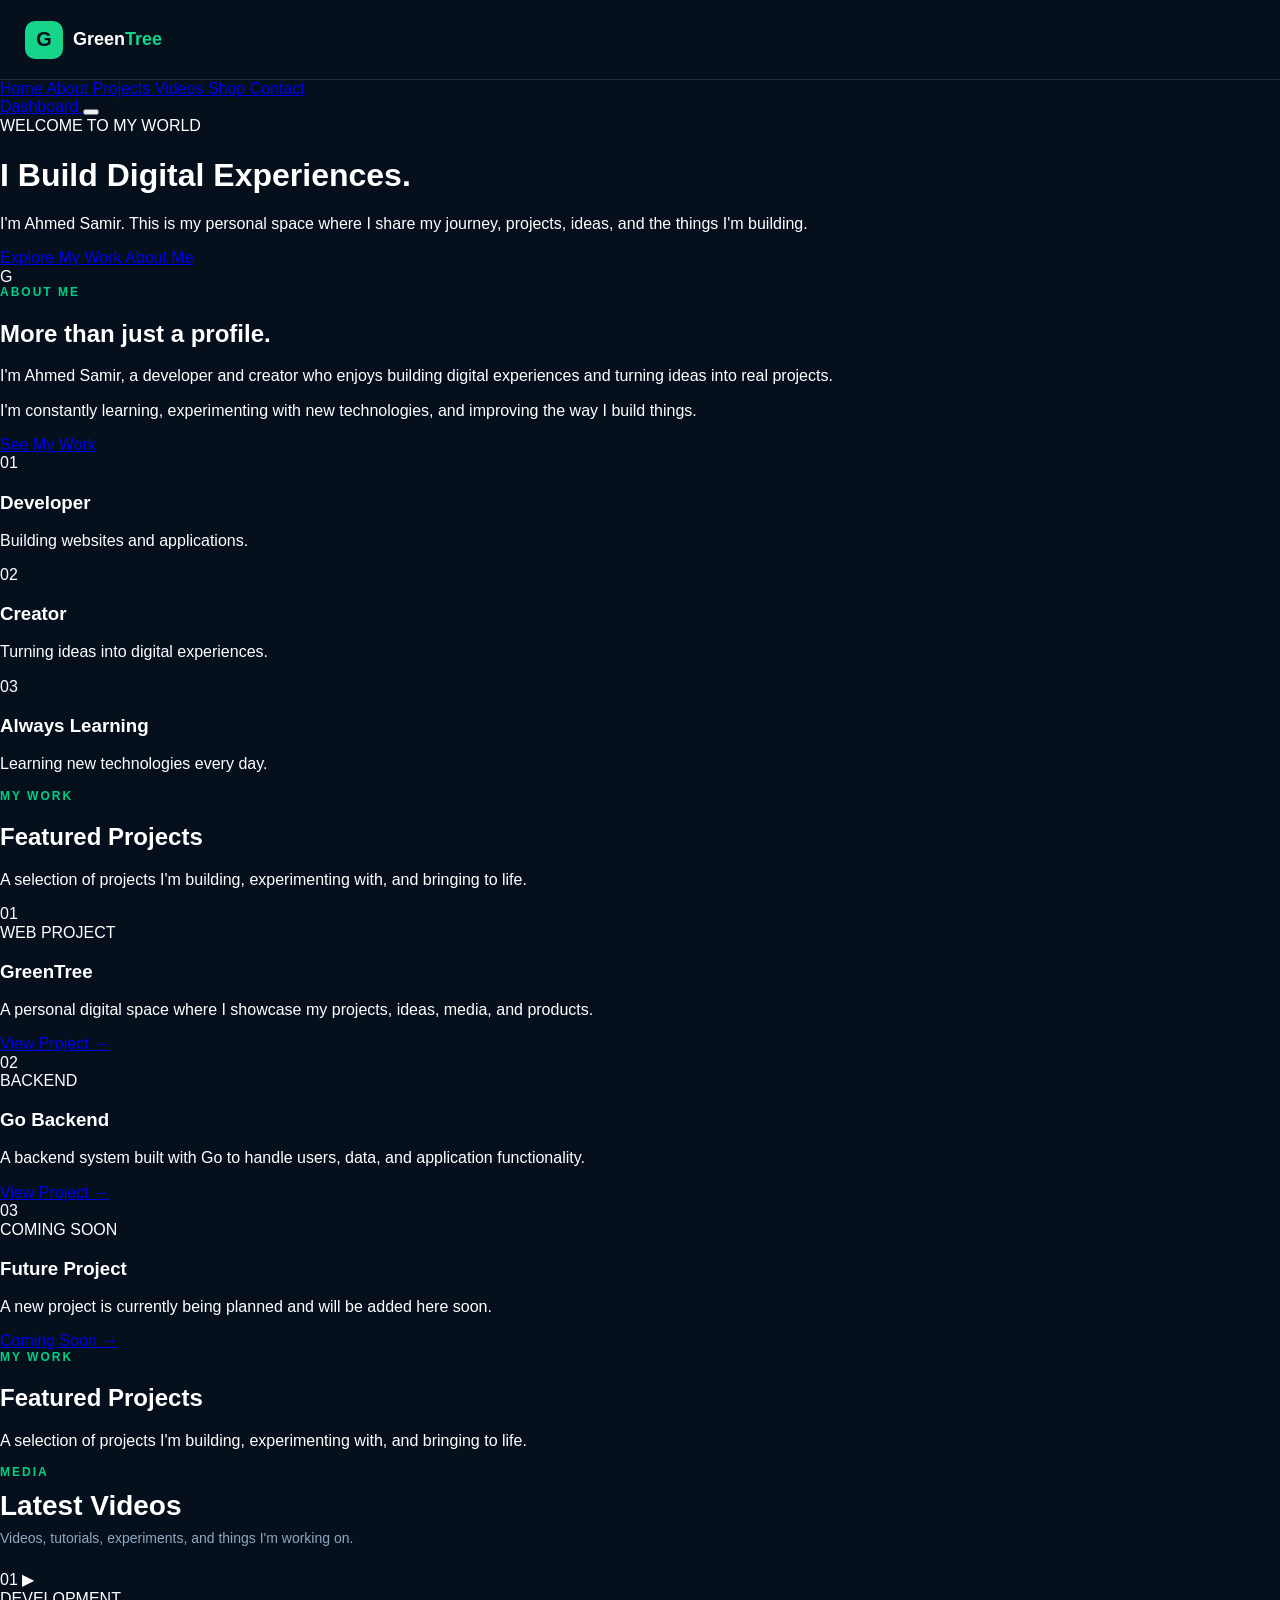
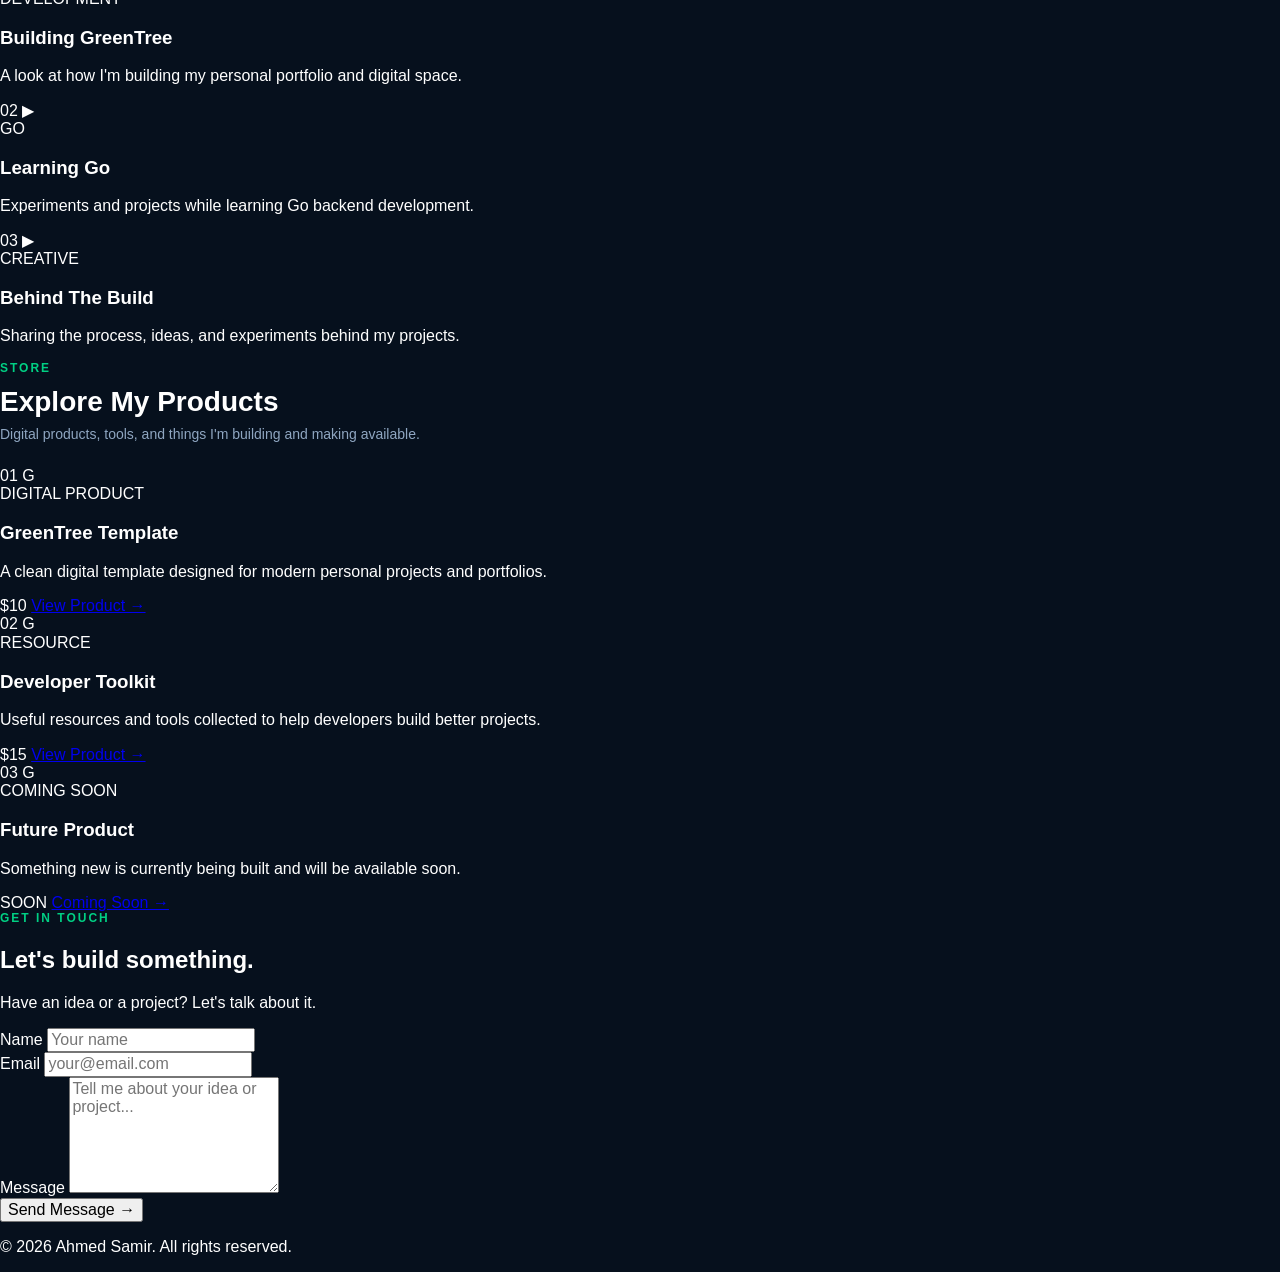
==== frontend/index.html @ 6776292d "Update GreenTree dashboard and backend" ====
<!DOCTYPE html>
<html lang="en">

<head>

    <meta charset="UTF-8">

    <meta
        name="viewport"
        content="width=device-width, initial-scale=1.0"
    >

    <title>Ahmed Samir | Portfolio</title>

    <link rel="stylesheet" href="css/normalize.css">
    <link rel="stylesheet" href="css/home.css">

</head>


<body>

    <!-- ================= NAVBAR ================= -->

    <header class="navbar">

        <div class="container navbar-content">

            <!-- Logo -->

            <a href="#home" class="logo">

                <span class="logo-mark">
                    G
                </span>

                <span class="logo-text">
                    Green<span>Tree</span>
                </span>

            </a>


            <!-- Navigation -->

            <nav class="nav-links">

                <a href="#home" class="active">
                    Home
                </a>

                <a href="#about">
                    About
                </a>

                <a href="#projects">
                    Projects
                </a>

                <a href="#videos">
                    Videos
                </a>

                <a href="#shop">
                    Shop
                </a>

                <a href="#contact">
                    Contact
                </a>

            </nav>


            <!-- Actions -->

            <div class="nav-actions">

                <a
                    href="dashboard/profile.html"
                    class="login-btn"
                >
                    Dashboard
                </a>


                <button
                    class="menu-btn"
                    id="menuBtn"
                    aria-label="Open menu"
                >

                    <span></span>
                    <span></span>
                    <span></span>

                </button>

            </div>

        </div>

    </header>



    <!-- ================= MAIN ================= -->

    <main>


        <!-- ================= HERO ================= -->

        <section class="hero" id="home">

            <div class="container hero-content">


                <!-- Hero Text -->

                <div class="hero-text">

                    <span class="hero-badge">
                        WELCOME TO MY WORLD
                    </span>


                    <h1>

                        I Build

                        <span>
                            Digital Experiences.
                        </span>

                    </h1>


                    <p>

                        I'm Ahmed Samir. This is my personal space where
                        I share my journey, projects, ideas, and the things
                        I'm building.

                    </p>


                    <!-- Hero Buttons -->

                    <div class="hero-buttons">

                        <a
                            href="#projects"
                            class="btn btn-primary"
                        >
                            Explore My Work
                        </a>


                        <a
                            href="#about"
                            class="btn btn-secondary"
                        >
                            About Me
                        </a>

                    </div>

                </div>



                <!-- Hero Visual -->

                <div class="hero-visual">

                    <div class="hero-card">

                        <div class="hero-logo">
                            G
                        </div>

                    </div>

                </div>


            </div>

        </section>



        <!-- ================= ABOUT ================= -->

        <section class="about" id="about">

            <div class="container about-content">


                <!-- About Text -->

                <div class="about-text">

                    <span class="section-label">
                        ABOUT ME
                    </span>


                    <h2>
                        More than just a profile.
                    </h2>


                    <p>

                        I'm Ahmed Samir, a developer and creator who enjoys
                        building digital experiences and turning ideas into
                        real projects.

                    </p>


                    <p>

                        I'm constantly learning, experimenting with new
                        technologies, and improving the way I build things.

                    </p>


                    <a
                        href="#projects"
                        class="btn btn-primary"
                    >
                        See My Work
                    </a>

                </div>



                <!-- About Info -->

                <div class="about-info">


                    <!-- Developer -->

                    <div class="info-card">

                        <span class="info-number">
                            01
                        </span>


                        <div>

                            <h3>
                                Developer
                            </h3>

                            <p>
                                Building websites and applications.
                            </p>

                        </div>

                    </div>



                    <!-- Creator -->

                    <div class="info-card">

                        <span class="info-number">
                            02
                        </span>


                        <div>

                            <h3>
                                Creator
                            </h3>

                            <p>
                                Turning ideas into digital experiences.
                            </p>

                        </div>

                    </div>



                    <!-- Learning -->

                    <div class="info-card">

                        <span class="info-number">
                            03
                        </span>


                        <div>

                            <h3>
                                Always Learning
                            </h3>

                            <p>
                                Learning new technologies every day.
                            </p>

                        </div>

                    </div>


                </div>

            </div>

        </section>

        <!-- ================= PROJECTS ================= -->

<section class="projects" id="projects">

    <div class="container">

        <span class="section-label">
            MY WORK
        </span>

        <h2>
            Featured Projects
        </h2>

        <p class="section-description">
            A selection of projects I'm building, experimenting with,
            and bringing to life.
        </p>

        <div class="projects-grid">

            <!-- Project 01 -->
            <article class="project-card">

                <div class="project-image">
                    <span>01</span>
                </div>

                <div class="project-content">

                    <span class="project-type">
                        WEB PROJECT
                    </span>

                    <h3>
                        GreenTree
                    </h3>

                    <p>
                        A personal digital space where I showcase
                        my projects, ideas, media, and products.
                    </p>

                    <a href="#" class="project-link">
                        View Project →
                    </a>

                </div>

            </article>


            <!-- Project 02 -->
            <article class="project-card">

                <div class="project-image">
                    <span>02</span>
                </div>

                <div class="project-content">

                    <span class="project-type">
                        BACKEND
                    </span>

                    <h3>
                        Go Backend
                    </h3>

                    <p>
                        A backend system built with Go to handle
                        users, data, and application functionality.
                    </p>

                    <a href="#" class="project-link">
                        View Project →
                    </a>

                </div>

            </article>


            <!-- Project 03 -->
            <article class="project-card">

                <div class="project-image">
                    <span>03</span>
                </div>

                <div class="project-content">

                    <span class="project-type">
                        COMING SOON
                    </span>

                    <h3>
                        Future Project
                    </h3>

                    <p>
                        A new project is currently being planned
                        and will be added here soon.
                    </p>

                    <a href="#" class="project-link">
                        Coming Soon →
                    </a>

                </div>

            </article>

        </div>

    </div>

</section>



        <!-- ================= PROJECTS ================= -->

        <section
            class="projects"
            id="projects"
        >

            <div class="container">

                <span class="section-label">
                    MY WORK
                </span>


                <h2>
                    Featured Projects
                </h2>


                <p class="section-description">

                    A selection of projects I'm building,
                    experimenting with, and bringing to life.

                </p>


            </div>

        </section>



        <!-- ================= VIDEOS ================= -->

       <!-- ================= VIDEOS ================= -->

<section class="videos" id="videos">

    <div class="container">

        <div class="section-heading">

            <span class="section-label">
                MEDIA
            </span>

            <h2>
                Latest Videos
            </h2>

            <p class="section-description">
                Videos, tutorials, experiments, and things I'm
                working on.
            </p>

        </div>


        <!-- Videos Grid -->

        <div class="videos-grid">

            <!-- Video 01 -->

            <article class="video-card">

                <div class="video-thumbnail">

                    <span class="video-number">
                        01
                    </span>

                    <span class="play-button">
                        ▶
                    </span>

                </div>

                <div class="video-content">

                    <span class="video-type">
                        DEVELOPMENT
                    </span>

                    <h3>
                        Building GreenTree
                    </h3>

                    <p>
                        A look at how I'm building my personal
                        portfolio and digital space.
                    </p>

                </div>

            </article>


            <!-- Video 02 -->

            <article class="video-card">

                <div class="video-thumbnail">

                    <span class="video-number">
                        02
                    </span>

                    <span class="play-button">
                        ▶
                    </span>

                </div>

                <div class="video-content">

                    <span class="video-type">
                        GO
                    </span>

                    <h3>
                        Learning Go
                    </h3>

                    <p>
                        Experiments and projects while learning
                        Go backend development.
                    </p>

                </div>

            </article>


            <!-- Video 03 -->

            <article class="video-card">

                <div class="video-thumbnail">

                    <span class="video-number">
                        03
                    </span>

                    <span class="play-button">
                        ▶
                    </span>

                </div>

                <div class="video-content">

                    <span class="video-type">
                        CREATIVE
                    </span>

                    <h3>
                        Behind The Build
                    </h3>

                    <p>
                        Sharing the process, ideas, and experiments
                        behind my projects.
                    </p>

                </div>

            </article>

        </div>

    </div>

</section>



        <!-- ================= SHOP ================= -->

        <!-- ================= SHOP ================= -->

<!-- ================= SHOP ================= -->

<section class="shop" id="shop">

    <div class="container">

        <div class="section-heading">

            <span class="section-label">
                STORE
            </span>

            <h2>
                Explore My Products
            </h2>

            <p class="section-description">
                Digital products, tools, and things I'm building
                and making available.
            </p>

        </div>


        <!-- Products Grid -->

        <div class="products-grid">

            <!-- Product 01 -->

            <article class="product-card">

                <div class="product-image">

                    <span class="product-number">
                        01
                    </span>

                    <span class="product-icon">
                        G
                    </span>

                </div>

                <div class="product-content">

                    <span class="product-type">
                        DIGITAL PRODUCT
                    </span>

                    <h3>
                        GreenTree Template
                    </h3>

                    <p>
                        A clean digital template designed for
                        modern personal projects and portfolios.
                    </p>

                    <div class="product-bottom">

                        <span class="product-price">
                            $10
                        </span>

                        <a href="#" class="product-link">
                            View Product →
                        </a>

                    </div>

                </div>

            </article>


            <!-- Product 02 -->

            <article class="product-card">

                <div class="product-image">

                    <span class="product-number">
                        02
                    </span>

                    <span class="product-icon">
                        G
                    </span>

                </div>

                <div class="product-content">

                    <span class="product-type">
                        RESOURCE
                    </span>

                    <h3>
                        Developer Toolkit
                    </h3>

                    <p>
                        Useful resources and tools collected to
                        help developers build better projects.
                    </p>

                    <div class="product-bottom">

                        <span class="product-price">
                            $15
                        </span>

                        <a href="#" class="product-link">
                            View Product →
                        </a>

                    </div>

                </div>

            </article>


            <!-- Product 03 -->

            <article class="product-card">

                <div class="product-image">

                    <span class="product-number">
                        03
                    </span>

                    <span class="product-icon">
                        G
                    </span>

                </div>

                <div class="product-content">

                    <span class="product-type">
                        COMING SOON
                    </span>

                    <h3>
                        Future Product
                    </h3>

                    <p>
                        Something new is currently being built
                        and will be available soon.
                    </p>

                    <div class="product-bottom">

                        <span class="product-price">
                            SOON
                        </span>

                        <a href="#" class="product-link">
                            Coming Soon →
                        </a>

                    </div>

                </div>

            </article>

        </div>

    </div>

</section>

        <!-- ================= CONTACT ================= -->

      <!-- ================= CONTACT ================= -->

<section class="contact" id="contact">

    <div class="container contact-content">

        <!-- Contact Intro -->

        <div class="contact-intro">

            <span class="section-label">
                GET IN TOUCH
            </span>

            <h2>
                Let's build something.
            </h2>

            <p class="section-description">
                Have an idea or a project?
                Let's talk about it.
            </p>

        </div>


        <!-- Contact Form -->

        <form class="contact-form">

            <!-- Name -->

            <div class="form-group">

                <label for="name">
                    Name
                </label>

                <input
                    type="text"
                    id="name"
                    name="name"
                    placeholder="Your name"
                    required
                >

            </div>


            <!-- Email -->

            <div class="form-group">

                <label for="email">
                    Email
                </label>

                <input
                    type="email"
                    id="email"
                    name="email"
                    placeholder="your@email.com"
                    required
                >

            </div>


            <!-- Message -->

            <div class="form-group">

                <label for="message">
                    Message
                </label>

                <textarea
                    id="message"
                    name="message"
                    rows="6"
                    placeholder="Tell me about your idea or project..."
                    required
                ></textarea>

            </div>


            <!-- Submit -->

            <button
                type="submit"
                class="btn btn-primary contact-submit"
            >
                Send Message →
            </button>

        </form>

    </div>

</section>


    <!-- ================= FOOTER ================= -->

    <footer class="footer">

        <div class="container">

            <p>
                © 2026 Ahmed Samir. All rights reserved.
            </p>

        </div>

    </footer>



    <!-- ================= JAVASCRIPT ================= -->

    <script src="js/script.js"></script>

</body>

</html>
---- frontend/css/home.css ----
/* ==================================================
   GREENTREE ADMIN DASHBOARD
================================================== */


/* ================= GLOBAL ================= */

* {
    box-sizing: border-box;
}


html {
    width: 100%;
    min-height: 100%;
}


body {
    margin: 0;
    padding: 0;

    width: 100%;
    min-height: 100vh;

    background: #06101d;
    color: #ffffff;

    font-family: Arial, sans-serif;

    overflow-x: hidden;
}


/* ================= DASHBOARD LAYOUT ================= */

.dashboard-layout {
    width: 100%;
    min-height: 100vh;

    display: flex;
}


/* ==================================================
   SIDEBAR
================================================== */

.sidebar {
    position: fixed;

    top: 0;
    left: 0;

    width: 250px;
    height: 100vh;

    display: flex;
    flex-direction: column;

    background: #081625;

    border-right: 1px solid #1c3045;

    z-index: 1000;

    overflow-y: auto;
}


/* ================= LOGO ================= */

.logo {
    width: 100%;
    height: 80px;

    padding: 0 25px;

    display: flex;
    align-items: center;

    gap: 10px;

    color: #ffffff;

    text-decoration: none;

    font-weight: 700;

    flex-shrink: 0;

    border-bottom: 1px solid #1c3045;
}


.logo-mark {
    width: 38px;
    height: 38px;

    display: flex;
    align-items: center;
    justify-content: center;

    flex-shrink: 0;

    background: #16d48a;

    color: #06101d;

    border-radius: 10px;

    font-size: 20px;
    font-weight: 800;
}


.logo-text {
    font-size: 18px;

    white-space: nowrap;
}


.logo-text span {
    color: #16d48a;
}


/* ==================================================
   SIDEBAR NAVIGATION
================================================== */

.sidebar-nav {
    width: 100%;

    padding: 25px 15px;

    display: flex;
    flex-direction: column;

    gap: 6px;
}


.nav-title {
    margin: 15px 10px 8px;

    color: #5e738a;

    font-size: 10px;
    font-weight: 700;

    letter-spacing: 1.8px;
}


.nav-item {
    width: 100%;
    min-height: 44px;

    padding: 0 14px;

    display: flex;
    align-items: center;

    gap: 12px;

    border-radius: 9px;

    background: transparent;

    color: #91a5b9;

    text-decoration: none;

    font-size: 14px;

    transition:
        background 0.2s ease,
        color 0.2s ease,
        border 0.2s ease;
}


.nav-item:hover {
    background: #0d2032;

    color: #ffffff;
}


.nav-item.active {
    background: rgba(22, 212, 138, 0.10);

    color: #16d48a;

    border-left: 3px solid #16d48a;
}


.nav-icon {
    width: 24px;

    flex-shrink: 0;

    display: flex;
    align-items: center;
    justify-content: center;

    color: inherit;

    font-weight: 700;
}


/* ==================================================
   SIDEBAR BOTTOM
================================================== */

.sidebar-bottom {
    width: 100%;

    margin-top: auto;

    padding: 15px;

    border-top: 1px solid #1c3045;

    flex-shrink: 0;
}


.bottom-link {
    width: 100%;
    min-height: 42px;

    padding: 0 10px;

    display: flex;
    align-items: center;

    gap: 10px;

    color: #91a5b9;

    text-decoration: none;

    border-radius: 8px;

    font-size: 13px;

    transition: 0.2s ease;
}


.bottom-link:hover {
    background: #0d2032;

    color: #16d48a;
}


.logout-link {
    margin-top: 5px;
}


/* ==================================================
   MAIN CONTENT
================================================== */

.dashboard-main {
    width: calc(100% - 250px);

    min-height: 100vh;

    margin-left: 250px;

    min-width: 0;
}


/* ==================================================
   HEADER
================================================== */

.dashboard-header {
    width: 100%;
    min-height: 80px;

    padding: 0 35px;

    display: flex;
    align-items: center;
    justify-content: space-between;

    background: #06101d;

    border-bottom: 1px solid #1c3045;
}


.dashboard-label {
    display: block;

    margin-bottom: 5px;

    color: #16d48a;

    font-size: 10px;

    font-weight: 700;

    letter-spacing: 1.8px;
}


.dashboard-header h1 {
    margin: 0;

    color: #ffffff;

    font-size: 22px;
}


.back-website {
    color: #9aaabd;

    text-decoration: none;

    font-size: 14px;

    white-space: nowrap;

    transition: 0.2s ease;
}


.back-website:hover {
    color: #16d48a;
}


/* ==================================================
   DASHBOARD CONTENT
================================================== */

.dashboard-content {
    width: 100%;
    max-width: 1400px;

    margin: 0 auto;

    padding: 50px 35px 80px;
}


/* ==================================================
   WELCOME
================================================== */

.welcome-section {
    margin-bottom: 40px;
}


.welcome-section h2 {
    margin: 0 0 10px;

    color: #ffffff;

    font-size: 32px;
}


.welcome-section p {
    margin: 0;

    color: #8fa4ba;

    font-size: 15px;
}


/* ==================================================
   STATISTICS
================================================== */

.stats-grid {
    width: 100%;

    display: grid;

    grid-template-columns:
        repeat(4, minmax(0, 1fr));

    gap: 20px;
}


.stat-card {
    min-width: 0;
    min-height: 170px;

    padding: 28px;

    display: flex;
    flex-direction: column;

    background: #0b1a2b;

    border: 1px solid #1c3045;

    border-radius: 14px;

    transition: 0.2s ease;
}


.stat-card:hover {
    border-color: #16d48a;

    transform: translateY(-2px);
}


.stat-label {
    color: #16d48a;

    font-size: 11px;

    font-weight: 700;

    letter-spacing: 1.5px;
}


.stat-card strong {
    margin-top: 18px;

    color: #ffffff;

    font-size: 32px;

    line-height: 1.2;
}


.stat-card p {
    margin: 10px 0 0;

    color: #8fa4ba;

    font-size: 13px;
}


/* ==================================================
   SECTIONS
================================================== */

.activity-section,
.orders-section {
    width: 100%;

    margin-top: 70px;
}


.section-heading {
    margin-bottom: 25px;
}


.section-label {
    display: block;

    margin-bottom: 10px;

    color: #00d084;

    font-size: 12px;

    font-weight: 700;

    letter-spacing: 2px;
}


.section-heading h2 {
    margin: 0 0 8px;

    color: #ffffff;

    font-size: 28px;
}


.section-heading p {
    margin: 0;

    color: #8fa6c1;

    font-size: 14px;
}


/* ==================================================
   ACTIVITY
================================================== */

.activity-list {
    width: 100%;
    max-width: 900px;

    display: flex;
    flex-direction: column;

    gap: 12px;
}


.activity-item {
    width: 100%;

    padding: 20px 22px;

    display: flex;
    align-items: center;

    gap: 18px;

    background: #0b1a2b;

    border: 1px solid #1b344d;

    border-radius: 12px;

    transition: 0.2s ease;
}


.activity-item:hover {
    border-color: #00d084;

    transform: translateY(-2px);
}


.activity-icon {
    width: 42px;
    height: 42px;

    flex-shrink: 0;

    display: flex;
    align-items: center;
    justify-content: center;

    background: #00d084;

    color: #06111f;

    border-radius: 10px;

    font-weight: 700;
}


.activity-content {
    flex: 1;

    min-width: 0;
}


.activity-message {
    margin: 0 0 5px;

    color: #ffffff;

    font-size: 15px;

    font-weight: 600;
}


.activity-time {
    margin: 0;

    color: #7f96b0;

    font-size: 13px;
}


/* ==================================================
   ORDERS TABLE
================================================== */

.orders-table-wrapper {
    width: 100%;

    overflow-x: auto;

    background: #0b1a2b;

    border: 1px solid #1b344d;

    border-radius: 12px;
}


.orders-table {
    width: 100%;

    min-width: 700px;

    border-collapse: collapse;
}


.orders-table th {
    padding: 18px 20px;

    text-align: left;

    color: #00d084;

    font-size: 12px;

    font-weight: 700;

    letter-spacing: 1px;

    border-bottom: 1px solid #1b344d;
}


.orders-table td {
    padding: 20px;

    color: #9db2c9;

    font-size: 14px;

    border-bottom: 1px solid #162c42;
}


.orders-table tbody tr {
    transition: 0.2s ease;
}


.orders-table tbody tr:hover {
    background: #0e2033;
}


.orders-table tbody tr:last-child td {
    border-bottom: none;
}


.order-id {
    color: #ffffff;

    font-weight: 600;
}


.customer-name {
    color: #ffffff;

    font-weight: 600;
}


.order-amount {
    color: #ffffff;

    font-weight: 600;
}


/* ==================================================
   STATUS
================================================== */

.order-status {
    display: inline-block;

    padding: 6px 10px;

    border-radius: 6px;

    font-size: 12px;

    font-weight: 600;
}


.status-completed {
    color: #00d084;

    background: rgba(0, 208, 132, 0.10);
}


.status-pending {
    color: #f0b429;

    background: rgba(240, 180, 41, 0.10);
}


.status-cancelled {
    color: #ff6b6b;

    background: rgba(255, 107, 107, 0.10);
}


/* ==================================================
   RESPONSIVE
================================================== */

@media (max-width: 1200px) {

    .stats-grid {
        grid-template-columns:
            repeat(2, minmax(0, 1fr));
    }

}


@media (max-width: 800px) {

    .sidebar {
        width: 250px;

        transform: translateX(-100%);

        transition: transform 0.25s ease;
    }


    .sidebar.open {
        transform: translateX(0);
    }


    .dashboard-main {
        width: 100%;

        margin-left: 0;
    }


    .dashboard-header {
        padding: 0 20px;
    }


    .dashboard-content {
        padding: 35px 20px 60px;
    }


    .back-website {
        display: none;
    }

}


@media (max-width: 600px) {

    .stats-grid {
        grid-template-columns: 1fr;
    }


    .welcome-section h2 {
        font-size: 25px;
    }


    .section-heading h2 {
        font-size: 24px;
    }


    .stat-card {
        min-height: 150px;

        padding: 22px;
    }

}
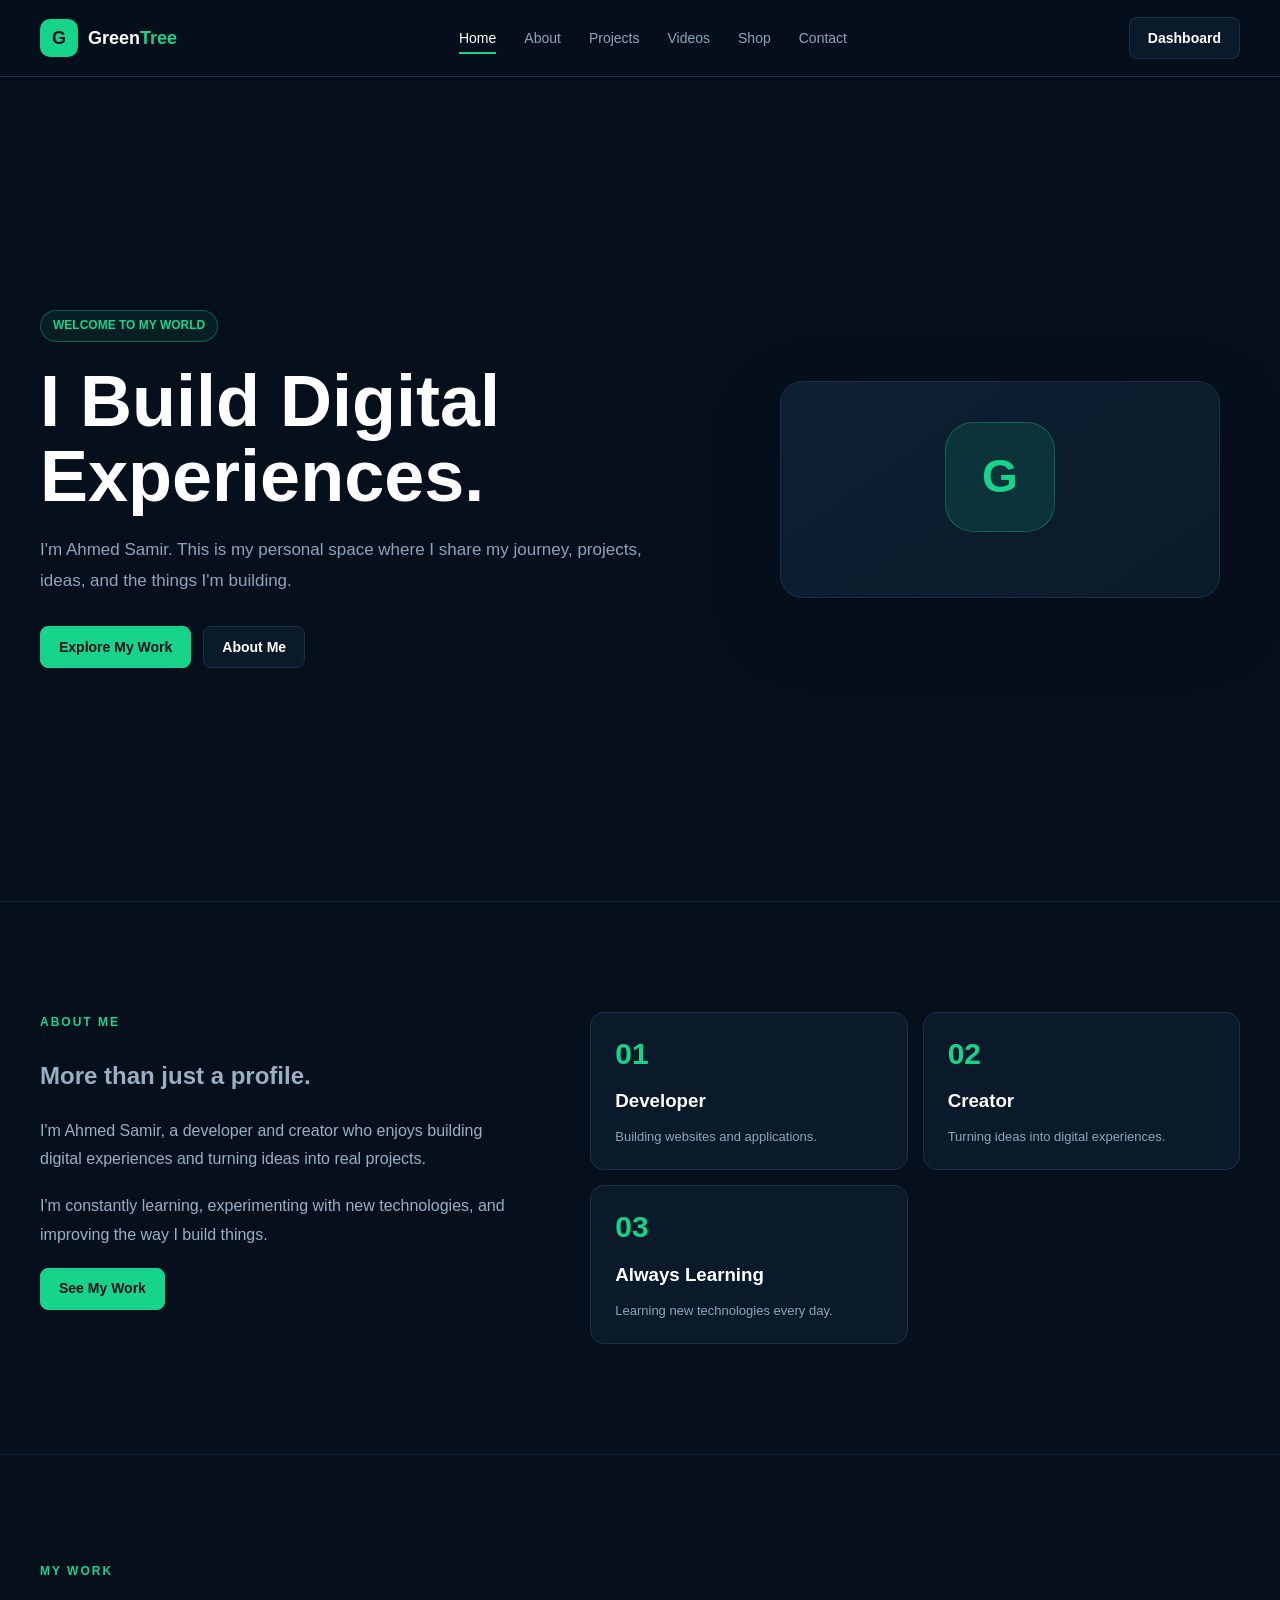
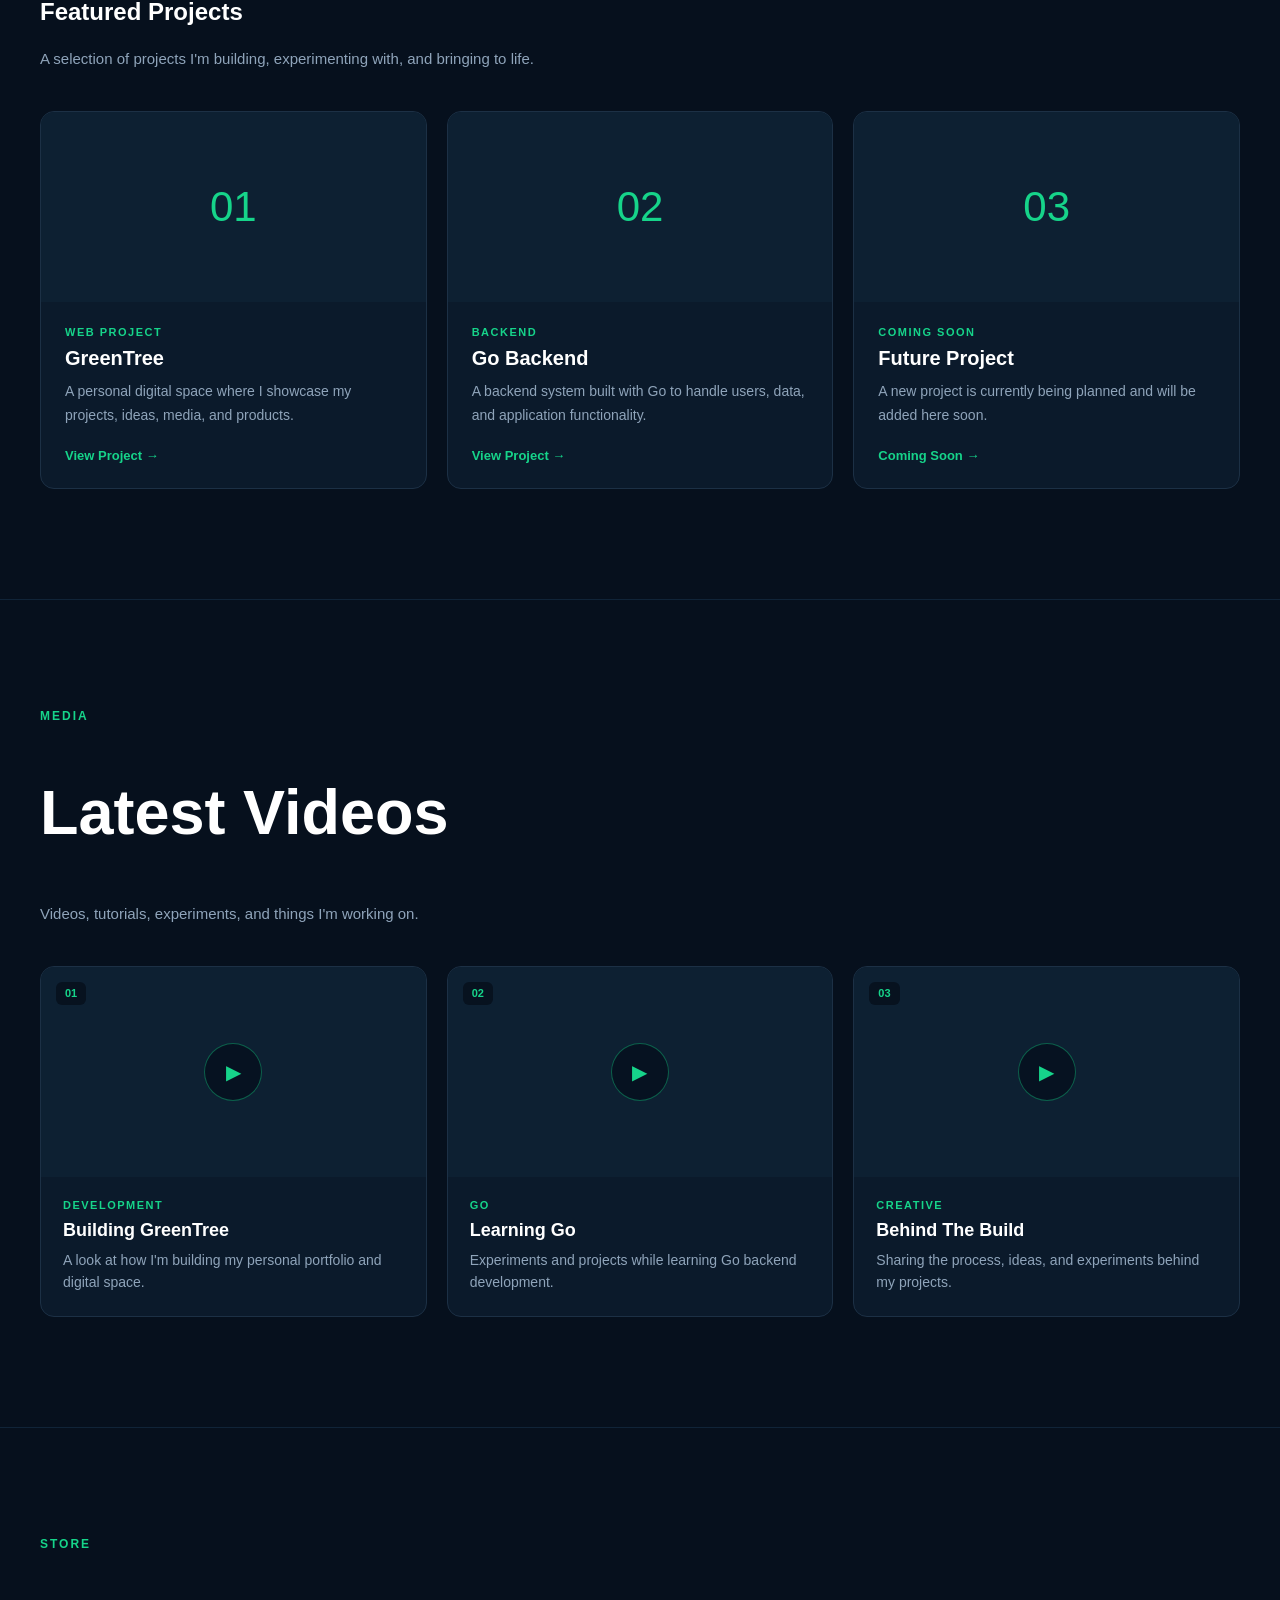
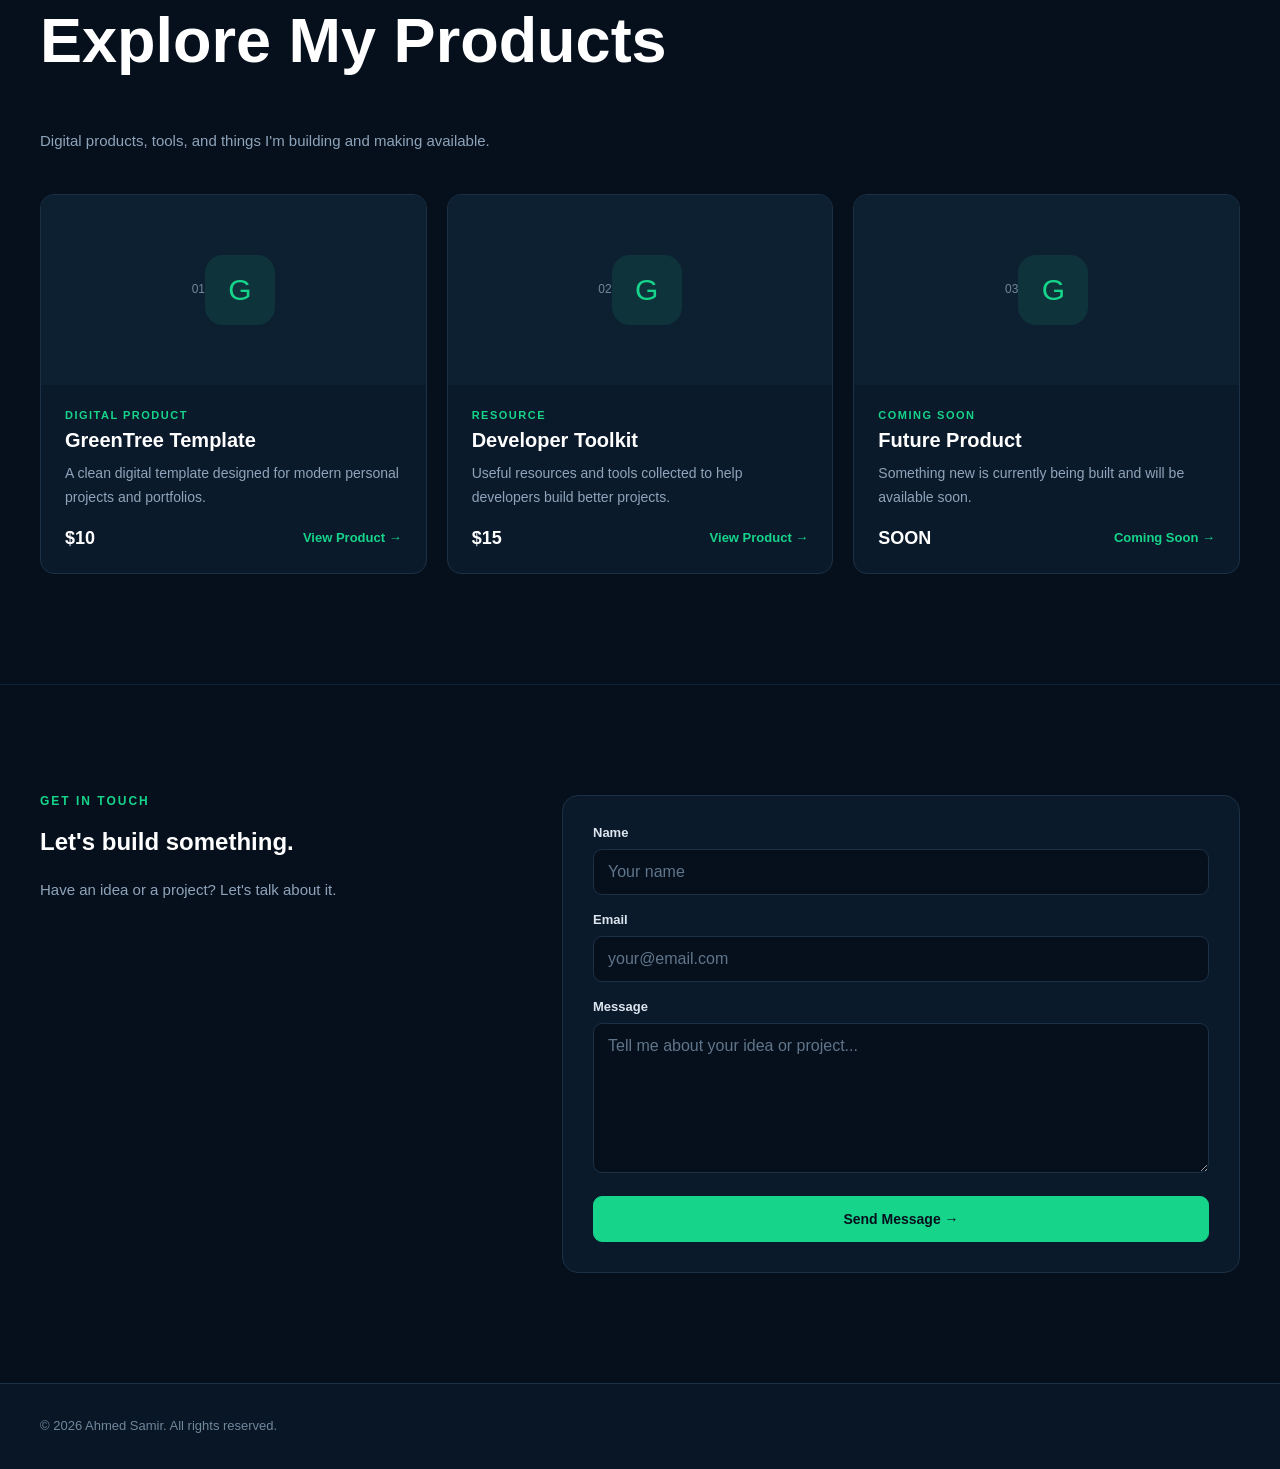
==== commit f6418a14: "Update GreenTree dashboard UI" ====
--- a/frontend/index.html
+++ b/frontend/index.html
@@ -445,37 +445,6 @@
 </section>
 
 
-
-        <!-- ================= PROJECTS ================= -->
-
-        <section
-            class="projects"
-            id="projects"
-        >
-
-            <div class="container">
-
-                <span class="section-label">
-                    MY WORK
-                </span>
-
-
-                <h2>
-                    Featured Projects
-                </h2>
-
-
-                <p class="section-description">
-
-                    A selection of projects I'm building,
-                    experimenting with, and bringing to life.
-
-                </p>
-
-
-            </div>
-
-        </section>
 
 
 
--- a/frontend/css/home.css
+++ b/frontend/css/home.css
@@ -1,7 +1,7 @@
 /* ==================================================
-   GREENTREE ADMIN DASHBOARD
+   GREENTREE HOMEPAGE
+   Styles for: frontend/index.html
 ================================================== */
-
 
 /* ================= GLOBAL ================= */
 
@@ -9,795 +9,897 @@
     box-sizing: border-box;
 }
 
-
 html {
-    width: 100%;
-    min-height: 100%;
-}
-
+    scroll-behavior: smooth;
+}
 
 body {
     margin: 0;
-    padding: 0;
-
+    min-width: 320px;
+    background: #06101d;
+    color: #ffffff;
+    font-family: Arial, sans-serif;
+    overflow-x: hidden;
+}
+
+img,
+video {
+    max-width: 100%;
+    display: block;
+}
+
+a {
+    color: inherit;
+}
+
+button,
+input,
+textarea {
+    font: inherit;
+}
+
+
+/* ================= LAYOUT ================= */
+
+.container {
+    width: min(1200px, calc(100% - 40px));
+    margin: 0 auto;
+}
+
+section {
+    scroll-margin-top: 90px;
+}
+
+.section-label {
+    display: block;
+    margin-bottom: 10px;
+    color: #16d48a;
+    font-size: 12px;
+    font-weight: 700;
+    letter-spacing: 2px;
+    text-transform: uppercase;
+}
+
+.section-heading {
+    margin: 0 0 12px;
+    color: #ffffff;
+    font-size: clamp(28px, 4vw, 42px);
+    line-height: 1.15;
+}
+
+.section-description {
+    max-width: 700px;
+    margin: 0;
+    color: #8fa4ba;
+    font-size: 15px;
+    line-height: 1.7;
+}
+
+
+/* ================= NAVBAR ================= */
+
+.navbar {
+    position: sticky;
+    top: 0;
     width: 100%;
-    min-height: 100vh;
-
-    background: #06101d;
-    color: #ffffff;
-
-    font-family: Arial, sans-serif;
-
-    overflow-x: hidden;
-}
-
-
-/* ================= DASHBOARD LAYOUT ================= */
-
-.dashboard-layout {
-    width: 100%;
-    min-height: 100vh;
-
-    display: flex;
-}
-
-
-/* ==================================================
-   SIDEBAR
-================================================== */
-
-.sidebar {
-    position: fixed;
-
-    top: 0;
-    left: 0;
-
-    width: 250px;
-    height: 100vh;
-
-    display: flex;
-    flex-direction: column;
-
-    background: #081625;
-
-    border-right: 1px solid #1c3045;
-
+    background: rgba(6, 16, 29, 0.96);
+    border-bottom: 1px solid #1c3045;
     z-index: 1000;
-
-    overflow-y: auto;
-}
-
-
-/* ================= LOGO ================= */
+}
+
+.navbar-content {
+    width: min(1200px, calc(100% - 40px));
+    min-height: 76px;
+    margin: 0 auto;
+    display: flex;
+    align-items: center;
+    justify-content: space-between;
+    gap: 25px;
+}
 
 .logo {
-    width: 100%;
-    height: 80px;
-
-    padding: 0 25px;
-
-    display: flex;
-    align-items: center;
-
+    display: inline-flex;
+    align-items: center;
     gap: 10px;
-
-    color: #ffffff;
-
+    color: #ffffff;
     text-decoration: none;
-
     font-weight: 700;
-
     flex-shrink: 0;
-
-    border-bottom: 1px solid #1c3045;
-}
-
-
-.logo-mark {
+}
+
+.logo-mark,
+.logo-icon {
     width: 38px;
     height: 38px;
-
-    display: flex;
+    display: inline-flex;
     align-items: center;
     justify-content: center;
-
     flex-shrink: 0;
-
     background: #16d48a;
-
     color: #06101d;
-
     border-radius: 10px;
-
-    font-size: 20px;
+    font-size: 18px;
     font-weight: 800;
 }
-
 
 .logo-text {
     font-size: 18px;
-
     white-space: nowrap;
 }
 
-
 .logo-text span {
     color: #16d48a;
 }
 
-
-/* ==================================================
-   SIDEBAR NAVIGATION
-================================================== */
-
-.sidebar-nav {
+.nav-links {
+    display: flex;
+    align-items: center;
+    justify-content: center;
+    gap: 28px;
+}
+
+.nav-links a {
+    position: relative;
+    padding: 8px 0;
+    color: #91a5b9;
+    text-decoration: none;
+    font-size: 14px;
+    transition: color 0.2s ease;
+}
+
+.nav-links a::after {
+    content: "";
+    position: absolute;
+    left: 0;
+    bottom: 0;
+    width: 0;
+    height: 2px;
+    background: #16d48a;
+    transition: width 0.2s ease;
+}
+
+.nav-links a:hover,
+.nav-links a.active {
+    color: #ffffff;
+}
+
+.nav-links a:hover::after,
+.nav-links a.active::after {
     width: 100%;
-
-    padding: 25px 15px;
-
-    display: flex;
-    flex-direction: column;
-
-    gap: 6px;
-}
-
-
-.nav-title {
-    margin: 15px 10px 8px;
-
-    color: #5e738a;
-
-    font-size: 10px;
+}
+
+.nav-actions {
+    display: flex;
+    align-items: center;
+    gap: 10px;
+}
+
+.login-btn,
+.btn,
+.btn-primary,
+.btn-secondary {
+    display: inline-flex;
+    align-items: center;
+    justify-content: center;
+    min-height: 42px;
+    padding: 0 18px;
+    border-radius: 8px;
+    text-decoration: none;
+    font-size: 14px;
     font-weight: 700;
-
-    letter-spacing: 1.8px;
-}
-
-
-.nav-item {
-    width: 100%;
-    min-height: 44px;
-
-    padding: 0 14px;
-
-    display: flex;
-    align-items: center;
-
-    gap: 12px;
-
-    border-radius: 9px;
-
-    background: transparent;
-
-    color: #91a5b9;
-
-    text-decoration: none;
-
-    font-size: 14px;
-
-    transition:
-        background 0.2s ease,
-        color 0.2s ease,
-        border 0.2s ease;
-}
-
-
-.nav-item:hover {
-    background: #0d2032;
-
-    color: #ffffff;
-}
-
-
-.nav-item.active {
-    background: rgba(22, 212, 138, 0.10);
-
-    color: #16d48a;
-
-    border-left: 3px solid #16d48a;
-}
-
-
-.nav-icon {
-    width: 24px;
-
-    flex-shrink: 0;
-
-    display: flex;
-    align-items: center;
-    justify-content: center;
-
-    color: inherit;
-
-    font-weight: 700;
-}
-
-
-/* ==================================================
-   SIDEBAR BOTTOM
-================================================== */
-
-.sidebar-bottom {
-    width: 100%;
-
-    margin-top: auto;
-
-    padding: 15px;
-
-    border-top: 1px solid #1c3045;
-
-    flex-shrink: 0;
-}
-
-
-.bottom-link {
-    width: 100%;
-    min-height: 42px;
-
-    padding: 0 10px;
-
-    display: flex;
-    align-items: center;
-
-    gap: 10px;
-
-    color: #91a5b9;
-
-    text-decoration: none;
-
-    border-radius: 8px;
-
-    font-size: 13px;
-
+    cursor: pointer;
     transition: 0.2s ease;
 }
 
-
-.bottom-link:hover {
-    background: #0d2032;
-
-    color: #16d48a;
-}
-
-
-.logout-link {
-    margin-top: 5px;
-}
-
-
-/* ==================================================
-   MAIN CONTENT
-================================================== */
-
-.dashboard-main {
-    width: calc(100% - 250px);
-
-    min-height: 100vh;
-
-    margin-left: 250px;
-
-    min-width: 0;
-}
-
-
-/* ==================================================
-   HEADER
-================================================== */
-
-.dashboard-header {
-    width: 100%;
-    min-height: 80px;
-
-    padding: 0 35px;
-
-    display: flex;
-    align-items: center;
-    justify-content: space-between;
-
-    background: #06101d;
-
-    border-bottom: 1px solid #1c3045;
-}
-
-
-.dashboard-label {
-    display: block;
-
-    margin-bottom: 5px;
-
-    color: #16d48a;
-
-    font-size: 10px;
-
-    font-weight: 700;
-
-    letter-spacing: 1.8px;
-}
-
-
-.dashboard-header h1 {
-    margin: 0;
-
-    color: #ffffff;
-
-    font-size: 22px;
-}
-
-
-.back-website {
-    color: #9aaabd;
-
-    text-decoration: none;
-
-    font-size: 14px;
-
-    white-space: nowrap;
-
-    transition: 0.2s ease;
-}
-
-
-.back-website:hover {
-    color: #16d48a;
-}
-
-
-/* ==================================================
-   DASHBOARD CONTENT
-================================================== */
-
-.dashboard-content {
-    width: 100%;
-    max-width: 1400px;
-
-    margin: 0 auto;
-
-    padding: 50px 35px 80px;
-}
-
-
-/* ==================================================
-   WELCOME
-================================================== */
-
-.welcome-section {
-    margin-bottom: 40px;
-}
-
-
-.welcome-section h2 {
-    margin: 0 0 10px;
-
-    color: #ffffff;
-
-    font-size: 32px;
-}
-
-
-.welcome-section p {
-    margin: 0;
-
-    color: #8fa4ba;
-
-    font-size: 15px;
-}
-
-
-/* ==================================================
-   STATISTICS
-================================================== */
-
-.stats-grid {
-    width: 100%;
-
-    display: grid;
-
-    grid-template-columns:
-        repeat(4, minmax(0, 1fr));
-
-    gap: 20px;
-}
-
-
-.stat-card {
-    min-width: 0;
-    min-height: 170px;
-
-    padding: 28px;
-
-    display: flex;
-    flex-direction: column;
-
+.login-btn {
+    border: 1px solid #1c3045;
     background: #0b1a2b;
-
-    border: 1px solid #1c3045;
-
-    border-radius: 14px;
-
-    transition: 0.2s ease;
-}
-
-
-.stat-card:hover {
+    color: #ffffff;
+}
+
+.login-btn:hover {
     border-color: #16d48a;
-
-    transform: translateY(-2px);
-}
-
-
-.stat-label {
-    color: #16d48a;
-
-    font-size: 11px;
-
-    font-weight: 700;
-
-    letter-spacing: 1.5px;
-}
-
-
-.stat-card strong {
-    margin-top: 18px;
-
-    color: #ffffff;
-
-    font-size: 32px;
-
-    line-height: 1.2;
-}
-
-
-.stat-card p {
-    margin: 10px 0 0;
-
-    color: #8fa4ba;
-
-    font-size: 13px;
-}
-
-
-/* ==================================================
-   SECTIONS
-================================================== */
-
-.activity-section,
-.orders-section {
-    width: 100%;
-
-    margin-top: 70px;
-}
-
-
-.section-heading {
-    margin-bottom: 25px;
-}
-
-
-.section-label {
-    display: block;
-
-    margin-bottom: 10px;
-
-    color: #00d084;
-
-    font-size: 12px;
-
-    font-weight: 700;
-
-    letter-spacing: 2px;
-}
-
-
-.section-heading h2 {
-    margin: 0 0 8px;
-
-    color: #ffffff;
-
-    font-size: 28px;
-}
-
-
-.section-heading p {
-    margin: 0;
-
-    color: #8fa6c1;
-
-    font-size: 14px;
-}
-
-
-/* ==================================================
-   ACTIVITY
-================================================== */
-
-.activity-list {
-    width: 100%;
-    max-width: 900px;
-
-    display: flex;
-    flex-direction: column;
-
-    gap: 12px;
-}
-
-
-.activity-item {
-    width: 100%;
-
-    padding: 20px 22px;
-
-    display: flex;
-    align-items: center;
-
-    gap: 18px;
-
-    background: #0b1a2b;
-
-    border: 1px solid #1b344d;
-
-    border-radius: 12px;
-
-    transition: 0.2s ease;
-}
-
-
-.activity-item:hover {
-    border-color: #00d084;
-
-    transform: translateY(-2px);
-}
-
-
-.activity-icon {
+    color: #16d48a;
+}
+
+.menu-btn {
+    display: none;
     width: 42px;
     height: 42px;
-
-    flex-shrink: 0;
-
-    display: flex;
-    align-items: center;
+    padding: 9px;
+    border: 1px solid #1c3045;
+    border-radius: 8px;
+    background: #0b1a2b;
+    color: #ffffff;
+    cursor: pointer;
+}
+
+.menu-btn span {
+    display: block;
+    width: 100%;
+    height: 2px;
+    margin: 5px 0;
+    background: #16d48a;
+}
+
+
+/* ================= HERO ================= */
+
+.hero {
+    min-height: calc(100vh - 76px);
+    padding: 90px 0;
+    display: flex;
+    align-items: center;
+}
+
+.hero-content {
+    width: min(1200px, calc(100% - 40px));
+    margin: 0 auto;
+    display: grid;
+    grid-template-columns: minmax(0, 1.15fr) minmax(320px, 0.85fr);
+    align-items: center;
+    gap: 70px;
+}
+
+.hero-text {
+    max-width: 700px;
+}
+
+.hero-badge {
+    display: inline-flex;
+    align-items: center;
+    min-height: 32px;
+    padding: 0 12px;
+    margin-bottom: 22px;
+    border: 1px solid rgba(22, 212, 138, 0.35);
+    border-radius: 999px;
+    background: rgba(22, 212, 138, 0.08);
+    color: #16d48a;
+    font-size: 12px;
+    font-weight: 700;
+}
+
+.hero-text h1 {
+    margin: 0 0 20px;
+    color: #ffffff;
+    font-size: clamp(40px, 6vw, 72px);
+    line-height: 1.05;
+}
+
+.hero-text p {
+    max-width: 650px;
+    margin: 0 0 30px;
+    color: #8fa4ba;
+    font-size: 17px;
+    line-height: 1.8;
+}
+
+.hero-buttons {
+    display: flex;
+    flex-wrap: wrap;
+    gap: 12px;
+}
+
+.btn-primary {
+    border: 1px solid #16d48a;
+    background: #16d48a;
+    color: #06101d;
+}
+
+.btn-primary:hover {
+    background: #22e39a;
+    border-color: #22e39a;
+    transform: translateY(-2px);
+}
+
+.btn-secondary {
+    border: 1px solid #1c3045;
+    background: #0b1a2b;
+    color: #ffffff;
+}
+
+.btn-secondary:hover {
+    border-color: #16d48a;
+    color: #16d48a;
+    transform: translateY(-2px);
+}
+
+.hero-visual {
+    display: flex;
     justify-content: center;
-
-    background: #00d084;
-
-    color: #06111f;
-
-    border-radius: 10px;
-
+}
+
+.hero-card {
+    width: min(100%, 440px);
+    padding: 40px;
+    background: linear-gradient(145deg, #0d2032, #0b1a2b);
+    border: 1px solid #1c3045;
+    border-radius: 22px;
+    box-shadow: 0 25px 70px rgba(0, 0, 0, 0.25);
+}
+
+.hero-logo {
+    width: 110px;
+    height: 110px;
+    margin: 0 auto 25px;
+    display: flex;
+    align-items: center;
+    justify-content: center;
+    background: rgba(22, 212, 138, 0.12);
+    border: 1px solid rgba(22, 212, 138, 0.3);
+    border-radius: 28px;
+    color: #16d48a;
+    font-size: 46px;
+    font-weight: 800;
+}
+
+.hero-card h2 {
+    margin: 0 0 10px;
+    text-align: center;
+    font-size: 28px;
+}
+
+.hero-card p {
+    margin: 0;
+    color: #8fa4ba;
+    text-align: center;
+    line-height: 1.7;
+}
+
+
+/* ================= ABOUT ================= */
+
+.about {
+    padding: 110px 0;
+    border-top: 1px solid #102438;
+}
+
+.about-content {
+    display: grid;
+    grid-template-columns: minmax(0, 0.85fr) minmax(0, 1.15fr);
+    gap: 70px;
+    align-items: start;
+}
+
+.about-text {
+    color: #9aafc3;
+    line-height: 1.8;
+}
+
+.about-text p {
+    margin: 0 0 18px;
+}
+
+.about-info {
+    display: grid;
+    grid-template-columns: repeat(2, minmax(0, 1fr));
+    gap: 15px;
+}
+
+.info-card {
+    padding: 24px;
+    background: #0b1a2b;
+    border: 1px solid #1c3045;
+    border-radius: 14px;
+}
+
+.info-number {
+    display: block;
+    margin-bottom: 8px;
+    color: #16d48a;
+    font-size: 30px;
+    font-weight: 800;
+}
+
+.info-card p {
+    margin: 0;
+    color: #8fa4ba;
+    font-size: 13px;
+}
+
+
+/* ================= PROJECTS ================= */
+
+.projects {
+    padding: 110px 0;
+    border-top: 1px solid #102438;
+}
+
+.projects-grid {
+    margin-top: 40px;
+    display: grid;
+    grid-template-columns: repeat(3, minmax(0, 1fr));
+    gap: 20px;
+}
+
+.project-card {
+    overflow: hidden;
+    background: #0b1a2b;
+    border: 1px solid #1c3045;
+    border-radius: 14px;
+    transition: 0.2s ease;
+}
+
+.project-card:hover {
+    border-color: #16d48a;
+    transform: translateY(-4px);
+}
+
+.project-image {
+    min-height: 190px;
+    display: flex;
+    align-items: center;
+    justify-content: center;
+    background: #0d2032;
+    color: #16d48a;
+    font-size: 42px;
+}
+
+.project-content {
+    padding: 24px;
+}
+
+.project-type {
+    display: block;
+    margin-bottom: 8px;
+    color: #16d48a;
+    font-size: 11px;
     font-weight: 700;
-}
-
-
-.activity-content {
-    flex: 1;
-
-    min-width: 0;
-}
-
-
-.activity-message {
-    margin: 0 0 5px;
-
-    color: #ffffff;
-
-    font-size: 15px;
-
+    letter-spacing: 1.5px;
+    text-transform: uppercase;
+}
+
+.project-content h3 {
+    margin: 0 0 10px;
+    color: #ffffff;
+    font-size: 20px;
+}
+
+.project-content p {
+    margin: 0 0 18px;
+    color: #8fa4ba;
+    font-size: 14px;
+    line-height: 1.7;
+}
+
+.project-link,
+.product-link {
+    color: #16d48a;
+    text-decoration: none;
+    font-size: 13px;
+    font-weight: 700;
+}
+
+.project-link:hover,
+.product-link:hover {
+    text-decoration: underline;
+}
+
+
+/* ================= VIDEOS ================= */
+
+.videos {
+    padding: 110px 0;
+    border-top: 1px solid #102438;
+}
+
+.videos-grid {
+    margin-top: 40px;
+    display: grid;
+    grid-template-columns: repeat(3, minmax(0, 1fr));
+    gap: 20px;
+}
+
+.video-card {
+    overflow: hidden;
+    background: #0b1a2b;
+    border: 1px solid #1c3045;
+    border-radius: 14px;
+    transition: 0.2s ease;
+}
+
+.video-card:hover {
+    border-color: #16d48a;
+    transform: translateY(-4px);
+}
+
+.video-thumbnail {
+    position: relative;
+    min-height: 210px;
+    display: flex;
+    align-items: center;
+    justify-content: center;
+    background: #0d2032;
+}
+
+.play-button {
+    width: 58px;
+    height: 58px;
+    display: flex;
+    align-items: center;
+    justify-content: center;
+    border: 1px solid rgba(22, 212, 138, 0.4);
+    border-radius: 50%;
+    background: rgba(6, 16, 29, 0.8);
+    color: #16d48a;
+    font-size: 20px;
+}
+
+.video-content {
+    padding: 22px;
+}
+
+.video-type {
+    display: block;
+    margin-bottom: 8px;
+    color: #16d48a;
+    font-size: 11px;
+    font-weight: 700;
+    letter-spacing: 1.5px;
+    text-transform: uppercase;
+}
+
+.video-content h3 {
+    margin: 0 0 8px;
+    font-size: 18px;
+}
+
+.video-content p {
+    margin: 0;
+    color: #8fa4ba;
+    font-size: 14px;
+    line-height: 1.6;
+}
+
+
+
+.video-number {
+    position: absolute;
+    top: 15px;
+    left: 15px;
+
+    padding: 5px 9px;
+
+    border-radius: 6px;
+
+    background: rgba(6, 16, 29, 0.85);
+    color: #16d48a;
+
+    font-size: 11px;
+    font-weight: 700;
+}
+
+
+/* ================= SHOP ================= */
+
+.shop {
+    padding: 110px 0;
+    border-top: 1px solid #102438;
+}
+
+.products-grid {
+    margin-top: 40px;
+    display: grid;
+    grid-template-columns: repeat(3, minmax(0, 1fr));
+    gap: 20px;
+}
+
+.product-card {
+    overflow: hidden;
+    background: #0b1a2b;
+    border: 1px solid #1c3045;
+    border-radius: 14px;
+    transition: 0.2s ease;
+}
+
+.product-card:hover {
+    border-color: #16d48a;
+    transform: translateY(-4px);
+}
+
+.product-image {
+    min-height: 190px;
+    display: flex;
+    align-items: center;
+    justify-content: center;
+    background: #0d2032;
+}
+
+.product-icon {
+    width: 70px;
+    height: 70px;
+    display: flex;
+    align-items: center;
+    justify-content: center;
+    border-radius: 18px;
+    background: rgba(22, 212, 138, 0.1);
+    color: #16d48a;
+    font-size: 30px;
+}
+
+.product-content {
+    padding: 24px;
+}
+
+.product-type {
+    display: block;
+    margin-bottom: 8px;
+    color: #16d48a;
+    font-size: 11px;
+    font-weight: 700;
+    letter-spacing: 1.5px;
+    text-transform: uppercase;
+}
+
+.product-content h3 {
+    margin: 0 0 10px;
+    color: #ffffff;
+    font-size: 20px;
+}
+
+.product-content p {
+    margin: 0 0 18px;
+    color: #8fa4ba;
+    font-size: 14px;
+    line-height: 1.7;
+}
+
+.product-bottom {
+    display: flex;
+    align-items: center;
+    justify-content: space-between;
+    gap: 15px;
+}
+
+.product-price {
+    color: #ffffff;
+    font-size: 18px;
+    font-weight: 800;
+}
+
+.product-number {
+    color: #71879c;
+    font-size: 12px;
+}
+
+
+/* ================= CONTACT ================= */
+
+.contact {
+    padding: 110px 0;
+    border-top: 1px solid #102438;
+}
+
+.contact-content {
+    display: grid;
+    grid-template-columns: minmax(0, 0.8fr) minmax(0, 1.2fr);
+    gap: 70px;
+    align-items: start;
+}
+
+.contact-intro p {
+    margin: 0;
+    color: #8fa4ba;
+    line-height: 1.8;
+}
+
+.contact-form {
+    padding: 30px;
+    background: #0b1a2b;
+    border: 1px solid #1c3045;
+    border-radius: 16px;
+}
+
+.form-group {
+    margin-bottom: 18px;
+}
+
+.form-group label {
+    display: block;
+    margin-bottom: 8px;
+    color: #dbe5ee;
+    font-size: 13px;
     font-weight: 600;
 }
 
-
-.activity-time {
+.form-group input,
+.form-group textarea {
+    width: 100%;
+    border: 1px solid #1c3045;
+    border-radius: 9px;
+    outline: none;
+    background: #06101d;
+    color: #ffffff;
+    padding: 13px 14px;
+    transition: 0.2s ease;
+}
+
+.form-group textarea {
+    min-height: 150px;
+    resize: vertical;
+}
+
+.form-group input::placeholder,
+.form-group textarea::placeholder {
+    color: #60758a;
+}
+
+.form-group input:focus,
+.form-group textarea:focus {
+    border-color: #16d48a;
+    box-shadow: 0 0 0 3px rgba(22, 212, 138, 0.08);
+}
+
+.contact-submit {
+    width: 100%;
+    min-height: 46px;
+    border: 1px solid #16d48a;
+    border-radius: 9px;
+    background: #16d48a;
+    color: #06101d;
+    font-weight: 700;
+    cursor: pointer;
+    transition: 0.2s ease;
+}
+
+.contact-submit:hover {
+    background: #22e39a;
+    transform: translateY(-1px);
+}
+
+
+/* ================= FOOTER ================= */
+
+.footer {
+    padding: 35px 0;
+    border-top: 1px solid #1c3045;
+    background: #081625;
+}
+
+.footer-content {
+    display: flex;
+    align-items: center;
+    justify-content: space-between;
+    gap: 20px;
+}
+
+.footer p {
     margin: 0;
-
-    color: #7f96b0;
-
+    color: #71879c;
     font-size: 13px;
 }
 
 
-/* ==================================================
-   ORDERS TABLE
-================================================== */
-
-.orders-table-wrapper {
-    width: 100%;
-
-    overflow-x: auto;
-
-    background: #0b1a2b;
-
-    border: 1px solid #1b344d;
-
-    border-radius: 12px;
-}
-
-
-.orders-table {
-    width: 100%;
-
-    min-width: 700px;
-
-    border-collapse: collapse;
-}
-
-
-.orders-table th {
-    padding: 18px 20px;
-
-    text-align: left;
-
-    color: #00d084;
-
-    font-size: 12px;
-
-    font-weight: 700;
-
-    letter-spacing: 1px;
-
-    border-bottom: 1px solid #1b344d;
-}
-
-
-.orders-table td {
-    padding: 20px;
-
-    color: #9db2c9;
-
-    font-size: 14px;
-
-    border-bottom: 1px solid #162c42;
-}
-
-
-.orders-table tbody tr {
-    transition: 0.2s ease;
-}
-
-
-.orders-table tbody tr:hover {
-    background: #0e2033;
-}
-
-
-.orders-table tbody tr:last-child td {
-    border-bottom: none;
-}
-
-
-.order-id {
-    color: #ffffff;
-
-    font-weight: 600;
-}
-
-
-.customer-name {
-    color: #ffffff;
-
-    font-weight: 600;
-}
-
-
-.order-amount {
-    color: #ffffff;
-
-    font-weight: 600;
-}
-
-
-/* ==================================================
-   STATUS
-================================================== */
-
-.order-status {
-    display: inline-block;
-
-    padding: 6px 10px;
-
-    border-radius: 6px;
-
-    font-size: 12px;
-
-    font-weight: 600;
-}
-
-
-.status-completed {
-    color: #00d084;
-
-    background: rgba(0, 208, 132, 0.10);
-}
-
-
-.status-pending {
-    color: #f0b429;
-
-    background: rgba(240, 180, 41, 0.10);
-}
-
-
-.status-cancelled {
-    color: #ff6b6b;
-
-    background: rgba(255, 107, 107, 0.10);
-}
-
-
-/* ==================================================
-   RESPONSIVE
-================================================== */
-
-@media (max-width: 1200px) {
-
-    .stats-grid {
-        grid-template-columns:
-            repeat(2, minmax(0, 1fr));
-    }
-
-}
-
+/* ================= RESPONSIVE ================= */
+
+@media (max-width: 1000px) {
+    .nav-links {
+        gap: 18px;
+    }
+
+    .hero-content,
+    .about-content,
+    .contact-content {
+        grid-template-columns: 1fr;
+        gap: 45px;
+    }
+
+    .hero {
+        padding: 70px 0;
+    }
+
+    .hero-visual {
+        justify-content: flex-start;
+    }
+
+    .projects-grid,
+    .videos-grid,
+    .products-grid {
+        grid-template-columns: repeat(2, minmax(0, 1fr));
+    }
+}
 
 @media (max-width: 800px) {
-
-    .sidebar {
-        width: 250px;
-
-        transform: translateX(-100%);
-
-        transition: transform 0.25s ease;
-    }
-
-
-    .sidebar.open {
-        transform: translateX(0);
-    }
-
-
-    .dashboard-main {
+    .navbar-content {
+        min-height: 68px;
+    }
+
+    .nav-actions {
+        margin-left: auto;
+    }
+
+    .menu-btn {
+        display: block;
+    }
+
+    .nav-links {
+        position: absolute;
+        top: 100%;
+        left: 20px;
+        right: 20px;
+        display: none;
+        flex-direction: column;
+        align-items: stretch;
+        gap: 0;
+        padding: 10px;
+        background: #081625;
+        border: 1px solid #1c3045;
+        border-radius: 12px;
+        box-shadow: 0 20px 50px rgba(0, 0, 0, 0.3);
+    }
+
+    .nav-links.show {
+        display: flex;
+    }
+
+    .nav-links a {
+        padding: 13px 12px;
+        border-radius: 7px;
+    }
+
+    .nav-links a:hover {
+        background: #0d2032;
+    }
+
+    .nav-links a::after {
+        display: none;
+    }
+
+    .about-info {
+        grid-template-columns: 1fr 1fr;
+    }
+
+    .hero-card {
+        padding: 30px;
+    }
+}
+
+@media (max-width: 600px) {
+    .container,
+    .navbar-content,
+    .hero-content {
+        width: min(100% - 28px, 1200px);
+    }
+
+    .hero-text h1 {
+        font-size: 40px;
+    }
+
+    .hero-text p {
+        font-size: 15px;
+    }
+
+    .hero-buttons {
+        flex-direction: column;
+        align-items: stretch;
+    }
+
+    .btn-primary,
+    .btn-secondary {
         width: 100%;
-
-        margin-left: 0;
-    }
-
-
-    .dashboard-header {
-        padding: 0 20px;
-    }
-
-
-    .dashboard-content {
-        padding: 35px 20px 60px;
-    }
-
-
-    .back-website {
-        display: none;
-    }
-
-}
-
-
-@media (max-width: 600px) {
-
-    .stats-grid {
+    }
+
+    .about,
+    .projects,
+    .videos,
+    .shop,
+    .contact {
+        padding: 80px 0;
+    }
+
+    .projects-grid,
+    .videos-grid,
+    .products-grid,
+    .about-info {
         grid-template-columns: 1fr;
     }
 
-
-    .welcome-section h2 {
-        font-size: 25px;
-    }
-
-
-    .section-heading h2 {
-        font-size: 24px;
-    }
-
-
-    .stat-card {
-        min-height: 150px;
-
+    .contact-form {
         padding: 22px;
     }
 
-}+    .footer-content {
+        flex-direction: column;
+        align-items: flex-start;
+    }
+}
